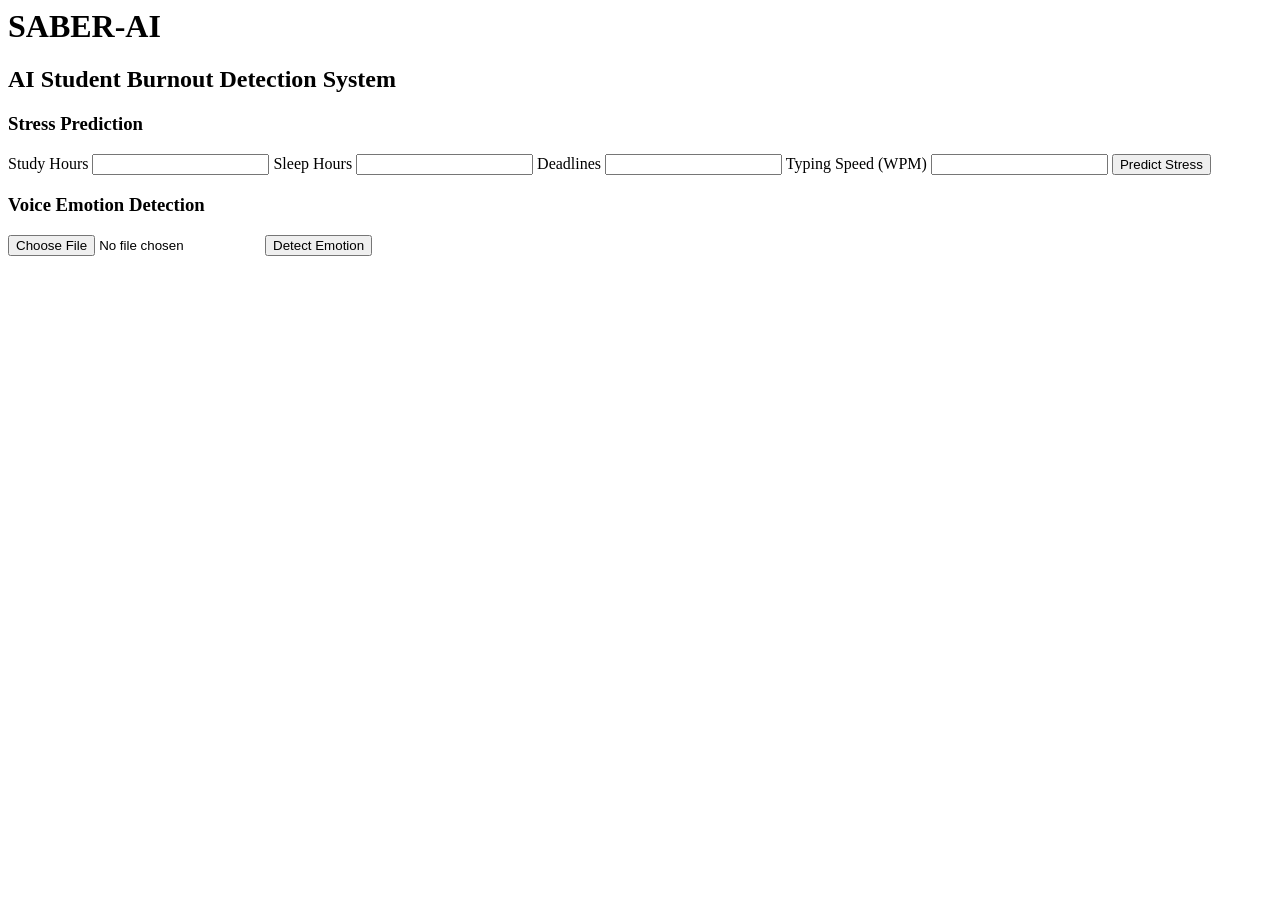
==== frontend/index.html @ b3ce1eae "html" ====
<html>

<head>
    <title>SABER-AI Student Stress Monitor</title>
    <link rel="stylesheet" href="style.css">
</head>

<body>

<h1>SABER-AI</h1>
<h2>AI Student Burnout Detection System</h2>

<div class="container">

<h3>Stress Prediction</h3>

<label>Study Hours</label>
<input type="number" id="study">

<label>Sleep Hours</label>
<input type="number" id="sleep">

<label>Deadlines</label>
<input type="number" id="deadlines">

<label>Typing Speed (WPM)</label>
<input type="number" id="typing">

<button onclick="predictStress()">Predict Stress</button>

<div id="stressResult"></div>

</div>

<div class="container">

<h3>Voice Emotion Detection</h3>

<input type="file" id="voiceFile">

<button onclick="uploadVoice()">Detect Emotion</button>

<div id="voiceResult"></div>

</div>

<script src="script.js"></script>

</body>

</html>
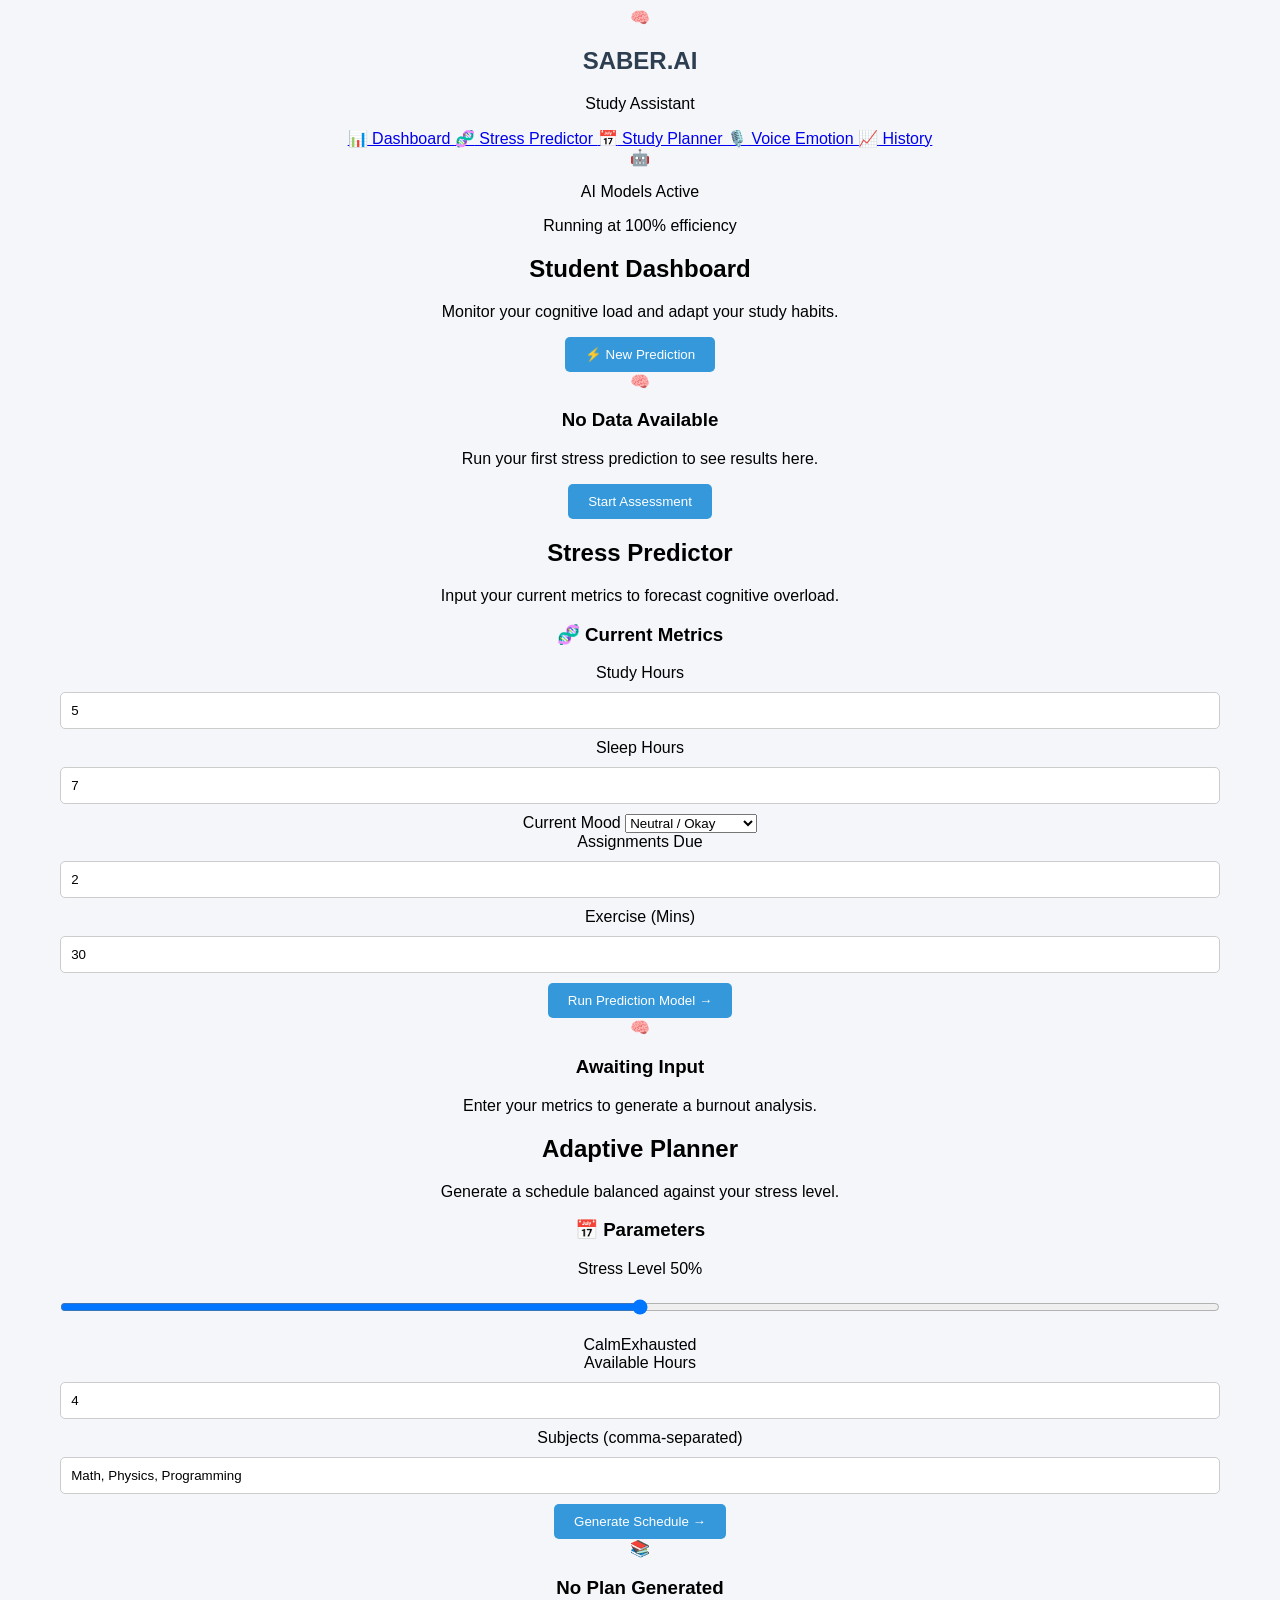
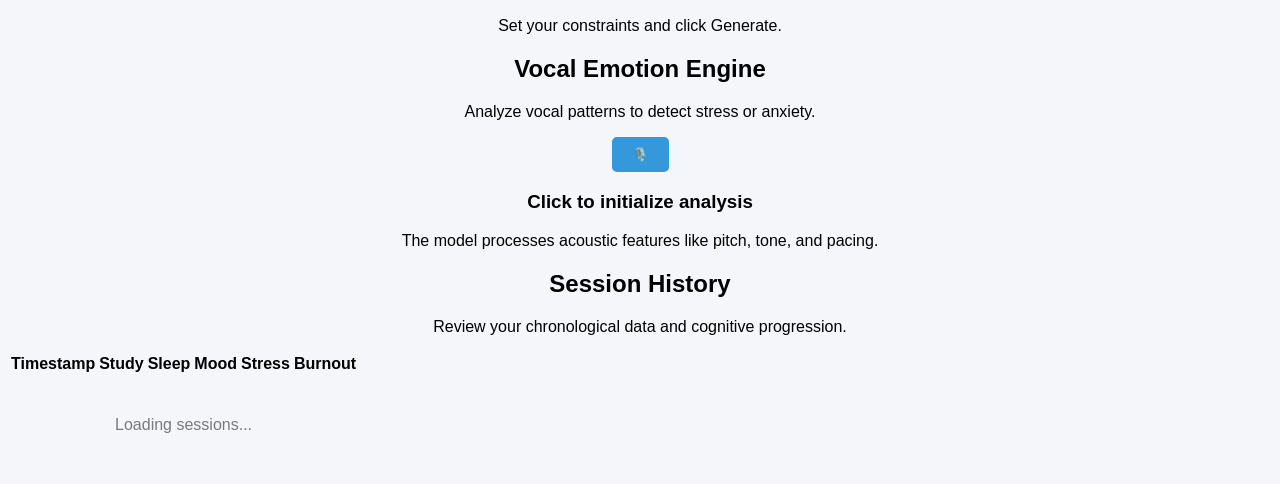
==== commit d0e1aacc: "Refactor index.html for improved structure and content" ====
--- a/frontend/index.html
+++ b/frontend/index.html
@@ -1,51 +1,328 @@
-<html>
-
+<!DOCTYPE html>
+<html lang="en">
 <head>
-    <title>SABER-AI Student Stress Monitor</title>
-    <link rel="stylesheet" href="style.css">
+  <meta charset="UTF-8" />
+  <meta name="viewport" content="width=device-width, initial-scale=1.0" />
+  <title>SABER-AI — Student Burnout Prevention</title>
+  <link rel="stylesheet" href="style.css" />
 </head>
-
 <body>
 
-<h1>SABER-AI</h1>
-<h2>AI Student Burnout Detection System</h2>
-
-<div class="container">
-
-<h3>Stress Prediction</h3>
-
-<label>Study Hours</label>
-<input type="number" id="study">
-
-<label>Sleep Hours</label>
-<input type="number" id="sleep">
-
-<label>Deadlines</label>
-<input type="number" id="deadlines">
-
-<label>Typing Speed (WPM)</label>
-<input type="number" id="typing">
-
-<button onclick="predictStress()">Predict Stress</button>
-
-<div id="stressResult"></div>
-
-</div>
-
-<div class="container">
-
-<h3>Voice Emotion Detection</h3>
-
-<input type="file" id="voiceFile">
-
-<button onclick="uploadVoice()">Detect Emotion</button>
-
-<div id="voiceResult"></div>
-
-</div>
-
-<script src="script.js"></script>
-
+  <!-- ── SIDEBAR ──────────────────────────────────────── -->
+  <aside class="sidebar">
+    <div class="sidebar-logo">
+      <div class="logo-icon">🧠</div>
+      <div>
+        <h1 class="logo-title">SABER<span>.AI</span></h1>
+        <p class="logo-sub">Study Assistant</p>
+      </div>
+    </div>
+
+    <nav class="sidebar-nav">
+      <a href="#" class="nav-item active" onclick="showPage('dashboard', this)">
+        <span class="nav-icon">📊</span> Dashboard
+      </a>
+      <a href="#" class="nav-item" onclick="showPage('predictor', this)">
+        <span class="nav-icon">🧬</span> Stress Predictor
+      </a>
+      <a href="#" class="nav-item" onclick="showPage('planner', this)">
+        <span class="nav-icon">📅</span> Study Planner
+      </a>
+      <a href="#" class="nav-item" onclick="showPage('emotion', this)">
+        <span class="nav-icon">🎙️</span> Voice Emotion
+      </a>
+      <a href="#" class="nav-item" onclick="showPage('history', this)">
+        <span class="nav-icon">📈</span> History
+      </a>
+    </nav>
+
+    <div class="sidebar-badge">
+      <div class="badge-icon">🤖</div>
+      <p class="badge-title">AI Models Active</p>
+      <p class="badge-sub">Running at 100% efficiency</p>
+    </div>
+  </aside>
+
+  <!-- ── MAIN CONTENT ──────────────────────────────────── -->
+  <main class="main">
+
+    <!-- DASHBOARD PAGE -->
+    <div id="page-dashboard" class="page active">
+      <div class="page-header">
+        <div>
+          <h2 class="page-title">Student Dashboard</h2>
+          <p class="page-sub">Monitor your cognitive load and adapt your study habits.</p>
+        </div>
+        <button class="btn btn-outline" onclick="showPage('predictor', document.querySelectorAll('.nav-item')[1])">
+          ⚡ New Prediction
+        </button>
+      </div>
+
+      <div id="dashboard-empty" class="empty-state">
+        <div class="empty-icon">🧠</div>
+        <h3>No Data Available</h3>
+        <p>Run your first stress prediction to see results here.</p>
+        <button class="btn btn-primary" onclick="showPage('predictor', document.querySelectorAll('.nav-item')[1])">
+          Start Assessment
+        </button>
+      </div>
+
+      <div id="dashboard-data" style="display:none">
+        <div class="stat-grid">
+          <div class="stat-card">
+            <div class="stat-icon" style="background:rgba(139,92,246,0.2);color:#8b5cf6">⚡</div>
+            <div>
+              <p class="stat-label">Stress Level</p>
+              <p class="stat-value" id="d-stress">—</p>
+            </div>
+          </div>
+          <div class="stat-card">
+            <div class="stat-icon" style="background:rgba(59,130,246,0.2);color:#3b82f6">⏰</div>
+            <div>
+              <p class="stat-label">Study Load</p>
+              <p class="stat-value" id="d-study">—</p>
+            </div>
+          </div>
+          <div class="stat-card">
+            <div class="stat-icon" style="background:rgba(16,185,129,0.2);color:#10b981">🌙</div>
+            <div>
+              <p class="stat-label">Sleep</p>
+              <p class="stat-value" id="d-sleep">—</p>
+            </div>
+          </div>
+          <div class="stat-card">
+            <div class="stat-icon" style="background:rgba(168,85,247,0.2);color:#a855f7">😊</div>
+            <div>
+              <p class="stat-label">Mood</p>
+              <p class="stat-value" id="d-mood">—</p>
+            </div>
+          </div>
+        </div>
+
+        <div class="card mt-8">
+          <h3 class="section-title">Burnout Risk</h3>
+          <div class="gauge-wrap">
+            <svg class="gauge" viewBox="0 0 200 200">
+              <circle cx="100" cy="100" r="80" fill="none" stroke="rgba(255,255,255,0.05)" stroke-width="16"/>
+              <circle id="gauge-circle" cx="100" cy="100" r="80" fill="none"
+                stroke="#8b5cf6" stroke-width="16" stroke-linecap="round"
+                stroke-dasharray="502" stroke-dashoffset="502"
+                transform="rotate(-90 100 100)" style="transition:stroke-dashoffset 1.2s ease"/>
+            </svg>
+            <div class="gauge-label">
+              <span id="d-burnout" class="gauge-value">0%</span>
+              <span class="gauge-sub">Burnout Risk</span>
+            </div>
+          </div>
+        </div>
+      </div>
+    </div>
+
+    <!-- STRESS PREDICTOR PAGE -->
+    <div id="page-predictor" class="page">
+      <div class="page-header">
+        <div>
+          <h2 class="page-title">Stress Predictor</h2>
+          <p class="page-sub">Input your current metrics to forecast cognitive overload.</p>
+        </div>
+      </div>
+
+      <div class="two-col">
+        <div class="card">
+          <h3 class="section-title">🧬 Current Metrics</h3>
+          <form id="stress-form">
+            <div class="form-row">
+              <div class="form-group">
+                <label>Study Hours</label>
+                <input type="number" id="study-hours" min="0" max="24" step="0.5" value="5" required />
+              </div>
+              <div class="form-group">
+                <label>Sleep Hours</label>
+                <input type="number" id="sleep-hours" min="0" max="24" step="0.5" value="7" required />
+              </div>
+            </div>
+
+            <div class="form-group">
+              <label>Current Mood</label>
+              <select id="mood">
+                <option value="happy">Happy / Energized</option>
+                <option value="neutral" selected>Neutral / Okay</option>
+                <option value="sad">Sad / Exhausted</option>
+              </select>
+            </div>
+
+            <div class="form-row">
+              <div class="form-group">
+                <label>Assignments Due</label>
+                <input type="number" id="assignments" min="0" value="2" />
+              </div>
+              <div class="form-group">
+                <label>Exercise (Mins)</label>
+                <input type="number" id="exercise" min="0" value="30" />
+              </div>
+            </div>
+
+            <button type="submit" class="btn btn-primary w-full" id="predict-btn">
+              Run Prediction Model →
+            </button>
+          </form>
+        </div>
+
+        <!-- Result panel -->
+        <div id="result-empty" class="card empty-state">
+          <div class="empty-icon">🧠</div>
+          <h3>Awaiting Input</h3>
+          <p>Enter your metrics to generate a burnout analysis.</p>
+        </div>
+
+        <div id="result-card" class="card" style="display:none">
+          <div id="result-badge" class="badge">LOW RISK</div>
+          <h3 style="margin:12px 0 20px">Analysis Complete</h3>
+
+          <div class="meter-row">
+            <div class="meter-box">
+              <p class="meter-label">Stress Risk</p>
+              <p class="meter-val" id="res-stress">0%</p>
+              <div class="progress-bar"><div class="progress-fill purple" id="bar-stress"></div></div>
+            </div>
+            <div class="meter-box">
+              <p class="meter-label">Burnout Risk</p>
+              <p class="meter-val" id="res-burnout">0%</p>
+              <div class="progress-bar"><div class="progress-fill red" id="bar-burnout"></div></div>
+            </div>
+          </div>
+
+          <div class="message-box" id="res-message"></div>
+
+          <ul class="rec-list" id="rec-list"></ul>
+        </div>
+      </div>
+    </div>
+
+    <!-- STUDY PLANNER PAGE -->
+    <div id="page-planner" class="page">
+      <div class="page-header">
+        <div>
+          <h2 class="page-title">Adaptive Planner</h2>
+          <p class="page-sub">Generate a schedule balanced against your stress level.</p>
+        </div>
+      </div>
+
+      <div class="two-col">
+        <div class="card">
+          <h3 class="section-title">📅 Parameters</h3>
+          <form id="planner-form">
+            <div class="form-group">
+              <div class="label-row">
+                <label>Stress Level</label>
+                <span id="stress-val-display" class="accent-text">50%</span>
+              </div>
+              <input type="range" id="stress-range" min="0" max="100" value="50"
+                oninput="document.getElementById('stress-val-display').textContent = this.value + '%'"
+                class="range-input" />
+              <div class="range-labels"><span>Calm</span><span>Exhausted</span></div>
+            </div>
+
+            <div class="form-group">
+              <label>Available Hours</label>
+              <input type="number" id="plan-hours" min="1" max="16" value="4" required />
+            </div>
+
+            <div class="form-group">
+              <label>Subjects (comma-separated)</label>
+              <input type="text" id="subjects" value="Math, Physics, Programming" />
+            </div>
+
+            <button type="submit" class="btn btn-primary w-full" id="plan-btn">
+              Generate Schedule →
+            </button>
+          </form>
+        </div>
+
+        <div id="plan-empty" class="card empty-state">
+          <div class="empty-icon">📚</div>
+          <h3>No Plan Generated</h3>
+          <p>Set your constraints and click Generate.</p>
+        </div>
+
+        <div id="plan-result" style="display:none">
+          <div class="card" style="background:rgba(139,92,246,0.1);border-color:rgba(139,92,246,0.3)">
+            <h3 id="plan-message"></h3>
+            <div class="plan-meta">
+              <span id="plan-total"></span>
+              <span id="plan-breaks"></span>
+            </div>
+          </div>
+          <div id="plan-items"></div>
+        </div>
+      </div>
+    </div>
+
+    <!-- VOICE EMOTION PAGE -->
+    <div id="page-emotion" class="page">
+      <div class="page-header">
+        <div>
+          <h2 class="page-title">Vocal Emotion Engine</h2>
+          <p class="page-sub">Analyze vocal patterns to detect stress or anxiety.</p>
+        </div>
+      </div>
+
+      <div class="emotion-center">
+        <div class="card emotion-card">
+          <div id="emotion-record">
+            <div class="mic-wrap">
+              <div class="mic-ring"></div>
+              <button id="mic-btn" onclick="detectEmotion()" class="mic-btn">🎙️</button>
+            </div>
+            <h3 id="mic-label">Click to initialize analysis</h3>
+            <p class="text-muted">The model processes acoustic features like pitch, tone, and pacing.</p>
+          </div>
+
+          <div id="emotion-result" style="display:none;text-align:center;width:100%">
+            <span id="emotion-badge" class="badge" style="margin-bottom:16px">ANALYSIS COMPLETE</span>
+            <h2 id="emotion-name" style="font-size:3rem;font-weight:900;margin-bottom:8px"></h2>
+            <p id="emotion-confidence" class="accent-text" style="font-size:1.2rem;margin-bottom:32px"></p>
+            <div class="rec-box">
+              <p class="rec-label">System Recommendation</p>
+              <p id="emotion-rec" style="font-size:1.1rem;color:rgba(255,255,255,0.9)"></p>
+            </div>
+            <button class="btn btn-outline mt-8" onclick="resetEmotion()">🔄 Run New Analysis</button>
+          </div>
+        </div>
+      </div>
+    </div>
+
+    <!-- HISTORY PAGE -->
+    <div id="page-history" class="page">
+      <div class="page-header">
+        <div>
+          <h2 class="page-title">Session History</h2>
+          <p class="page-sub">Review your chronological data and cognitive progression.</p>
+        </div>
+      </div>
+
+      <div class="card">
+        <table class="history-table" id="history-table">
+          <thead>
+            <tr>
+              <th>Timestamp</th>
+              <th>Study</th>
+              <th>Sleep</th>
+              <th>Mood</th>
+              <th>Stress</th>
+              <th>Burnout</th>
+            </tr>
+          </thead>
+          <tbody id="history-body">
+            <tr><td colspan="6" style="text-align:center;padding:40px;opacity:0.5">Loading sessions...</td></tr>
+          </tbody>
+        </table>
+      </div>
+    </div>
+
+  </main>
+
+  <script src="script.js"></script>
 </body>
-
 </html>
+
--- a/frontend/style.css
+++ b/frontend/style.css
@@ -0,0 +1,59 @@
+body{
+
+font-family: Arial;
+background:#f4f6f9;
+text-align:center;
+
+}
+
+h1{
+
+color:#2c3e50;
+
+}
+
+.container{
+
+background:white;
+width:400px;
+margin:20px auto;
+padding:20px;
+border-radius:10px;
+box-shadow:0px 0px 10px rgba(0,0,0,0.1);
+
+}
+
+input{
+
+width:90%;
+padding:10px;
+margin:10px;
+border-radius:5px;
+border:1px solid #ccc;
+
+}
+
+button{
+
+padding:10px 20px;
+background:#3498db;
+color:white;
+border:none;
+border-radius:5px;
+cursor:pointer;
+
+}
+
+button:hover{
+
+background:#2980b9;
+
+}
+
+#stressResult,
+#voiceResult{
+
+margin-top:15px;
+font-weight:bold;
+
+}
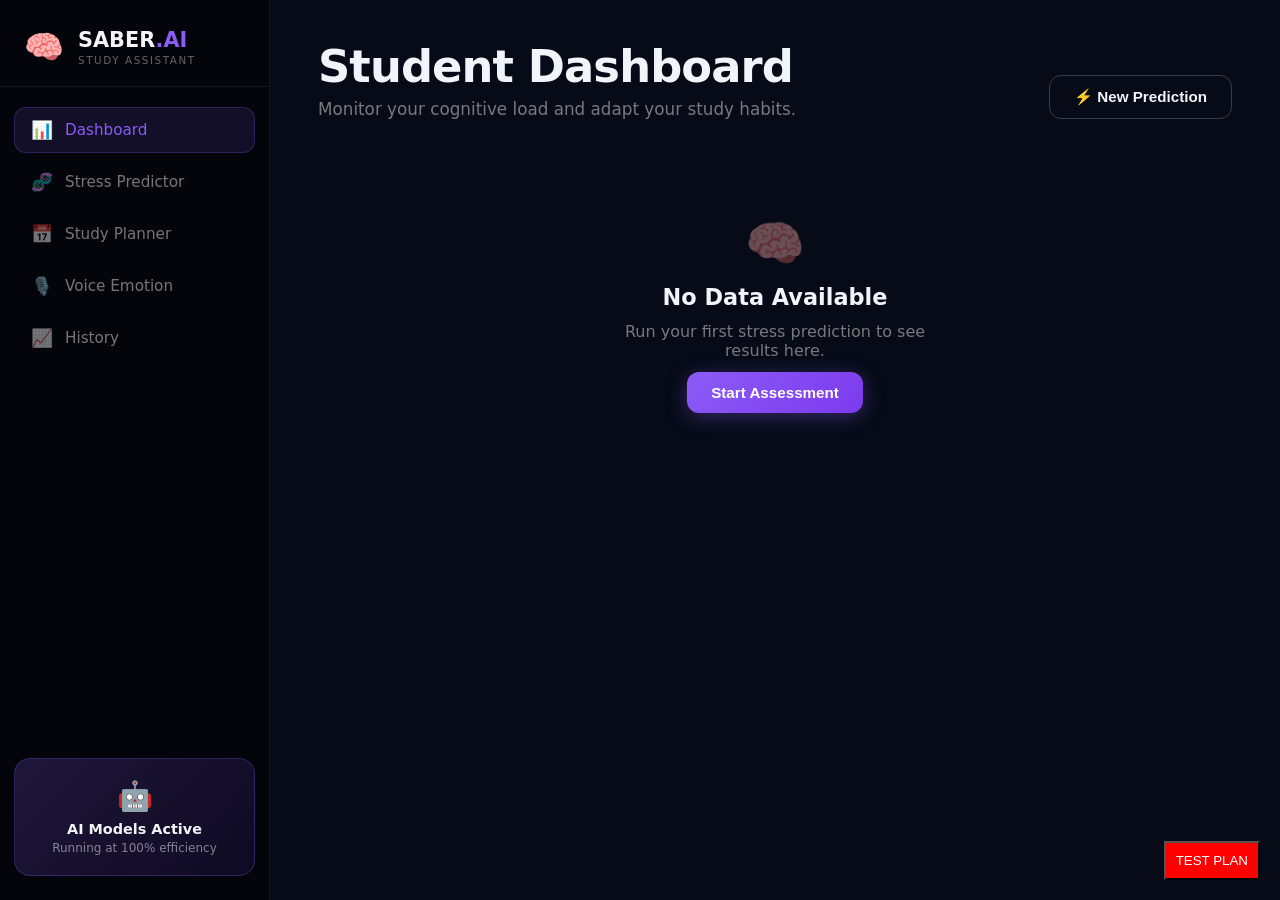
==== commit b4aad244: "Update index.html" ====
--- a/frontend/index.html
+++ b/frontend/index.html
@@ -6,6 +6,24 @@
   <title>SABER-AI — Student Burnout Prevention</title>
   <link rel="stylesheet" href="style.css" />
 </head>
+<button onclick="testPlan()" style="position:fixed;bottom:20px;right:20px;z-index:999;padding:10px;background:red;color:white">
+  TEST PLAN
+</button>
+<script>
+async function testPlan() {
+  try {
+    const res = await fetch("http://127.0.0.1:5000/api/generate-plan", {
+      method: "POST",
+      headers: { "Content-Type": "application/json" },
+      body: JSON.stringify({ stressLevel: 50, availableHours: 4, subjects: ["Math"] })
+    });
+    const data = await res.json();
+    alert("SUCCESS: " + JSON.stringify(data).slice(0, 200));
+  } catch(e) {
+    alert("FAILED: " + e.message);
+  }
+}
+</script>
 <body>
 
   <!-- ── SIDEBAR ──────────────────────────────────────── -->
@@ -326,3 +344,4 @@
 </body>
 </html>
 
+
--- a/frontend/style.css
+++ b/frontend/style.css
@@ -1,59 +1,292 @@
-body{
-
-font-family: Arial;
-background:#f4f6f9;
-text-align:center;
-
-}
-
-h1{
-
-color:#2c3e50;
-
-}
-
-.container{
-
-background:white;
-width:400px;
-margin:20px auto;
-padding:20px;
-border-radius:10px;
-box-shadow:0px 0px 10px rgba(0,0,0,0.1);
-
-}
-
-input{
-
-width:90%;
-padding:10px;
-margin:10px;
-border-radius:5px;
-border:1px solid #ccc;
-
-}
-
-button{
-
-padding:10px 20px;
-background:#3498db;
-color:white;
-border:none;
-border-radius:5px;
-cursor:pointer;
-
-}
-
-button:hover{
-
-background:#2980b9;
-
-}
-
-#stressResult,
-#voiceResult{
-
-margin-top:15px;
-font-weight:bold;
-
-}
+/* ── Reset & Base ─────────────────────────────── */
+*, *::before, *::after { box-sizing: border-box; margin: 0; padding: 0; }
+
+:root {
+  --bg:        #060b17;
+  --card:      rgba(255,255,255,0.04);
+  --border:    rgba(255,255,255,0.07);
+  --primary:   #8b5cf6;
+  --accent:    #7c3aed;
+  --text:      #f1f5f9;
+  --muted:     rgba(255,255,255,0.45);
+  --radius:    16px;
+}
+
+body {
+  font-family: 'Segoe UI', system-ui, sans-serif;
+  background: var(--bg);
+  color: var(--text);
+  display: flex;
+  min-height: 100vh;
+}
+
+/* ── Sidebar ──────────────────────────────────── */
+.sidebar {
+  width: 270px;
+  min-height: 100vh;
+  background: rgba(0,0,0,0.5);
+  border-right: 1px solid var(--border);
+  display: flex;
+  flex-direction: column;
+  padding: 0 0 24px;
+  position: sticky;
+  top: 0;
+  height: 100vh;
+  backdrop-filter: blur(20px);
+}
+
+.sidebar-logo {
+  display: flex;
+  align-items: center;
+  gap: 14px;
+  padding: 28px 24px 20px;
+  border-bottom: 1px solid var(--border);
+}
+
+.logo-icon { font-size: 2rem; }
+.logo-title { font-size: 1.3rem; font-weight: 800; }
+.logo-title span { color: var(--primary); }
+.logo-sub { font-size: 0.65rem; text-transform: uppercase; letter-spacing: 0.15em; opacity: 0.4; margin-top: 2px; }
+
+.sidebar-nav { flex: 1; padding: 20px 14px; display: flex; flex-direction: column; gap: 6px; }
+
+.nav-item {
+  display: flex;
+  align-items: center;
+  gap: 12px;
+  padding: 12px 16px;
+  border-radius: 12px;
+  color: var(--muted);
+  text-decoration: none;
+  font-size: 0.95rem;
+  font-weight: 500;
+  border: 1px solid transparent;
+  transition: all 0.2s;
+  cursor: pointer;
+}
+.nav-item:hover { background: rgba(255,255,255,0.05); color: var(--text); }
+.nav-item.active {
+  background: rgba(139,92,246,0.12);
+  color: var(--primary);
+  border-color: rgba(139,92,246,0.25);
+}
+.nav-icon { font-size: 1.1rem; }
+
+.sidebar-badge {
+  margin: 0 14px;
+  background: linear-gradient(135deg, rgba(139,92,246,0.2), rgba(124,58,237,0.1));
+  border: 1px solid rgba(139,92,246,0.25);
+  border-radius: var(--radius);
+  padding: 20px;
+  text-align: center;
+}
+.badge-icon { font-size: 1.8rem; margin-bottom: 8px; }
+.badge-title { font-weight: 600; font-size: 0.9rem; margin-bottom: 4px; }
+.badge-sub { font-size: 0.75rem; opacity: 0.5; }
+
+/* ── Main ─────────────────────────────────────── */
+.main { flex: 1; padding: 40px 48px; overflow-y: auto; }
+
+/* ── Pages ────────────────────────────────────── */
+.page { display: none; animation: fadeIn 0.3s ease; }
+.page.active { display: block; }
+@keyframes fadeIn { from { opacity:0; transform:translateY(12px) } to { opacity:1; transform:translateY(0) } }
+
+.page-header {
+  display: flex;
+  align-items: flex-end;
+  justify-content: space-between;
+  margin-bottom: 36px;
+  flex-wrap: wrap;
+  gap: 16px;
+}
+.page-title { font-size: 2.8rem; font-weight: 900; letter-spacing: -0.02em; margin-bottom: 6px; }
+.page-sub { color: var(--muted); font-size: 1.05rem; }
+
+/* ── Card ─────────────────────────────────────── */
+.card {
+  background: var(--card);
+  border: 1px solid var(--border);
+  border-radius: var(--radius);
+  padding: 28px;
+  backdrop-filter: blur(12px);
+}
+.mt-8 { margin-top: 28px; }
+.section-title { font-size: 1.05rem; font-weight: 600; margin-bottom: 20px; opacity: 0.85; }
+
+/* ── Stat Grid ─────────────────────────────────── */
+.stat-grid { display: grid; grid-template-columns: repeat(auto-fill, minmax(200px, 1fr)); gap: 18px; }
+.stat-card {
+  background: var(--card);
+  border: 1px solid var(--border);
+  border-radius: var(--radius);
+  padding: 22px;
+  display: flex;
+  align-items: center;
+  gap: 18px;
+}
+.stat-icon { width: 52px; height: 52px; border-radius: 14px; display: flex; align-items: center; justify-content: center; font-size: 1.4rem; flex-shrink: 0; }
+.stat-label { font-size: 0.8rem; color: var(--muted); margin-bottom: 4px; }
+.stat-value { font-size: 1.8rem; font-weight: 800; text-transform: capitalize; }
+
+/* ── Gauge ────────────────────────────────────── */
+.gauge-wrap { position: relative; width: 200px; height: 200px; margin: 0 auto; }
+.gauge { width: 200px; height: 200px; }
+.gauge-label { position: absolute; inset: 0; display: flex; flex-direction: column; align-items: center; justify-content: center; }
+.gauge-value { font-size: 2.2rem; font-weight: 900; }
+.gauge-sub { font-size: 0.7rem; text-transform: uppercase; letter-spacing: 0.1em; opacity: 0.5; margin-top: 4px; }
+
+/* ── Empty State ──────────────────────────────── */
+.empty-state { text-align: center; padding: 60px 30px; display: flex; flex-direction: column; align-items: center; gap: 12px; }
+.empty-icon { font-size: 3rem; opacity: 0.4; }
+.empty-state h3 { font-size: 1.4rem; font-weight: 700; }
+.empty-state p { color: var(--muted); max-width: 320px; }
+
+/* ── Forms ────────────────────────────────────── */
+.form-group { display: flex; flex-direction: column; gap: 8px; margin-bottom: 18px; }
+.form-group label { font-size: 0.85rem; font-weight: 500; color: rgba(255,255,255,0.65); }
+.form-row { display: grid; grid-template-columns: 1fr 1fr; gap: 14px; }
+.label-row { display: flex; justify-content: space-between; align-items: center; }
+
+input[type="number"], input[type="text"], select {
+  background: rgba(0,0,0,0.3);
+  border: 1px solid var(--border);
+  border-radius: 12px;
+  padding: 12px 16px;
+  color: var(--text);
+  font-size: 0.95rem;
+  width: 100%;
+  outline: none;
+  transition: border-color 0.2s, box-shadow 0.2s;
+}
+input:focus, select:focus {
+  border-color: rgba(139,92,246,0.5);
+  box-shadow: 0 0 0 3px rgba(139,92,246,0.15);
+}
+select option { background: #1a1030; }
+
+.range-input {
+  -webkit-appearance: none;
+  width: 100%;
+  height: 6px;
+  background: rgba(255,255,255,0.1);
+  border-radius: 4px;
+  outline: none;
+  accent-color: var(--primary);
+}
+.range-input::-webkit-slider-thumb { -webkit-appearance: none; width: 20px; height: 20px; border-radius: 50%; background: var(--primary); cursor: pointer; }
+.range-labels { display: flex; justify-content: space-between; font-size: 0.75rem; color: var(--muted); margin-top: 6px; }
+
+/* ── Buttons ──────────────────────────────────── */
+.btn {
+  display: inline-flex;
+  align-items: center;
+  justify-content: center;
+  gap: 8px;
+  padding: 12px 24px;
+  border-radius: 12px;
+  font-weight: 600;
+  font-size: 0.95rem;
+  cursor: pointer;
+  border: none;
+  transition: all 0.2s;
+}
+.btn-primary {
+  background: linear-gradient(135deg, var(--primary), var(--accent));
+  color: white;
+  box-shadow: 0 4px 20px rgba(139,92,246,0.35);
+}
+.btn-primary:hover { transform: translateY(-2px); box-shadow: 0 6px 28px rgba(139,92,246,0.5); }
+.btn-primary:active { transform: translateY(0); }
+.btn-primary:disabled { opacity: 0.6; transform: none; cursor: not-allowed; }
+.btn-outline { background: transparent; color: var(--text); border: 1px solid rgba(255,255,255,0.2); }
+.btn-outline:hover { background: rgba(255,255,255,0.07); }
+.w-full { width: 100%; margin-top: 8px; }
+.mt-8 { margin-top: 28px; }
+
+/* ── Two-col layout ───────────────────────────── */
+.two-col { display: grid; grid-template-columns: 1fr 1fr; gap: 24px; align-items: start; }
+
+/* ── Result card ──────────────────────────────── */
+.badge {
+  display: inline-block;
+  padding: 5px 14px;
+  border-radius: 999px;
+  font-size: 0.72rem;
+  font-weight: 800;
+  letter-spacing: 0.1em;
+  text-transform: uppercase;
+  margin-bottom: 8px;
+}
+.badge-low    { background: rgba(16,185,129,0.15); color: #10b981; border: 1px solid rgba(16,185,129,0.3); }
+.badge-medium { background: rgba(245,158,11,0.15); color: #f59e0b; border: 1px solid rgba(245,158,11,0.3); }
+.badge-high   { background: rgba(239,68,68,0.15);  color: #ef4444; border: 1px solid rgba(239,68,68,0.3); }
+.badge-critical { background: rgba(244,63,94,0.2); color: #f43f5e; border: 1px solid rgba(244,63,94,0.4); }
+
+.meter-row { display: grid; grid-template-columns: 1fr 1fr; gap: 14px; margin-bottom: 18px; }
+.meter-box { background: rgba(0,0,0,0.2); border: 1px solid var(--border); border-radius: 12px; padding: 16px; }
+.meter-label { font-size: 0.78rem; color: var(--muted); margin-bottom: 4px; }
+.meter-val { font-size: 2rem; font-weight: 900; margin-bottom: 10px; }
+
+.progress-bar { height: 8px; background: rgba(255,255,255,0.08); border-radius: 99px; overflow: hidden; }
+.progress-fill { height: 100%; border-radius: 99px; transition: width 1s ease; width: 0; }
+.progress-fill.purple { background: linear-gradient(90deg, var(--primary), #a78bfa); }
+.progress-fill.red    { background: linear-gradient(90deg, #ef4444, #f87171); }
+
+.message-box { background: rgba(139,92,246,0.1); border-left: 4px solid var(--primary); border-radius: 10px; padding: 14px 18px; margin-bottom: 18px; font-weight: 500; color: rgba(255,255,255,0.9); }
+
+.rec-list { list-style: none; display: flex; flex-direction: column; gap: 8px; }
+.rec-list li { display: flex; align-items: flex-start; gap: 10px; background: rgba(255,255,255,0.04); border: 1px solid var(--border); border-radius: 10px; padding: 12px 14px; font-size: 0.88rem; color: rgba(255,255,255,0.78); }
+.rec-list li::before { content: ""; width: 8px; height: 8px; border-radius: 50%; background: var(--primary); flex-shrink: 0; margin-top: 5px; }
+
+/* ── Plan items ───────────────────────────────── */
+.plan-meta { display: flex; gap: 12px; flex-wrap: wrap; margin-top: 14px; }
+.plan-meta span { background: rgba(0,0,0,0.3); border: 1px solid var(--border); border-radius: 10px; padding: 6px 14px; font-size: 0.85rem; }
+
+.plan-item { background: var(--card); border: 1px solid var(--border); border-radius: var(--radius); padding: 18px 22px; display: flex; align-items: center; justify-content: space-between; margin-top: 14px; }
+.plan-item-left { display: flex; align-items: center; gap: 16px; }
+.plan-num { width: 44px; height: 44px; border-radius: 50%; background: rgba(255,255,255,0.05); display: flex; align-items: center; justify-content: center; font-weight: 800; font-size: 1.1rem; }
+.plan-subject { font-size: 1.1rem; font-weight: 700; margin-bottom: 2px; }
+.plan-duration { font-size: 0.82rem; color: var(--muted); }
+
+/* ── Emotion ──────────────────────────────────── */
+.emotion-center { display: flex; justify-content: center; }
+.emotion-card { max-width: 640px; width: 100%; text-align: center; padding: 60px 48px; display: flex; flex-direction: column; align-items: center; }
+
+.mic-wrap { position: relative; width: 160px; height: 160px; margin: 0 auto 32px; }
+.mic-ring { position: absolute; inset: 0; border-radius: 50%; border: 2px solid rgba(139,92,246,0.3); animation: ripple 2s infinite ease-out; }
+.mic-btn {
+  position: relative;
+  width: 160px;
+  height: 160px;
+  border-radius: 50%;
+  background: linear-gradient(135deg, var(--primary), var(--accent));
+  border: 4px solid rgba(255,255,255,0.1);
+  font-size: 4rem;
+  cursor: pointer;
+  box-shadow: 0 0 50px rgba(139,92,246,0.4);
+  transition: all 0.3s;
+  z-index: 1;
+}
+.mic-btn:hover { transform: scale(1.05); box-shadow: 0 0 70px rgba(139,92,246,0.6); }
+.mic-btn:active { transform: scale(0.97); }
+@keyframes ripple { 0% { transform: scale(1); opacity: 0.8; } 100% { transform: scale(1.6); opacity: 0; } }
+
+.rec-box { background: rgba(0,0,0,0.3); border: 1px solid var(--border); border-radius: 14px; padding: 24px 28px; text-align: left; width: 100%; }
+.rec-label { font-size: 0.72rem; text-transform: uppercase; letter-spacing: 0.12em; color: var(--muted); margin-bottom: 10px; }
+.accent-text { color: var(--primary); font-weight: 600; }
+.text-muted { color: var(--muted); margin-top: 10px; max-width: 400px; }
+
+/* ── History Table ────────────────────────────── */
+.history-table { width: 100%; border-collapse: collapse; }
+.history-table th { padding: 14px 18px; text-align: left; font-size: 0.72rem; text-transform: uppercase; letter-spacing: 0.1em; color: var(--muted); border-bottom: 1px solid var(--border); }
+.history-table td { padding: 14px 18px; border-bottom: 1px solid rgba(255,255,255,0.04); font-size: 0.9rem; }
+.history-table tr:hover td { background: rgba(255,255,255,0.025); }
+
+/* ── Responsive ───────────────────────────────── */
+@media (max-width: 900px) {
+  .sidebar { display: none; }
+  .main { padding: 24px 20px; }
+  .two-col { grid-template-columns: 1fr; }
+  .page-title { font-size: 2rem; }
+}
